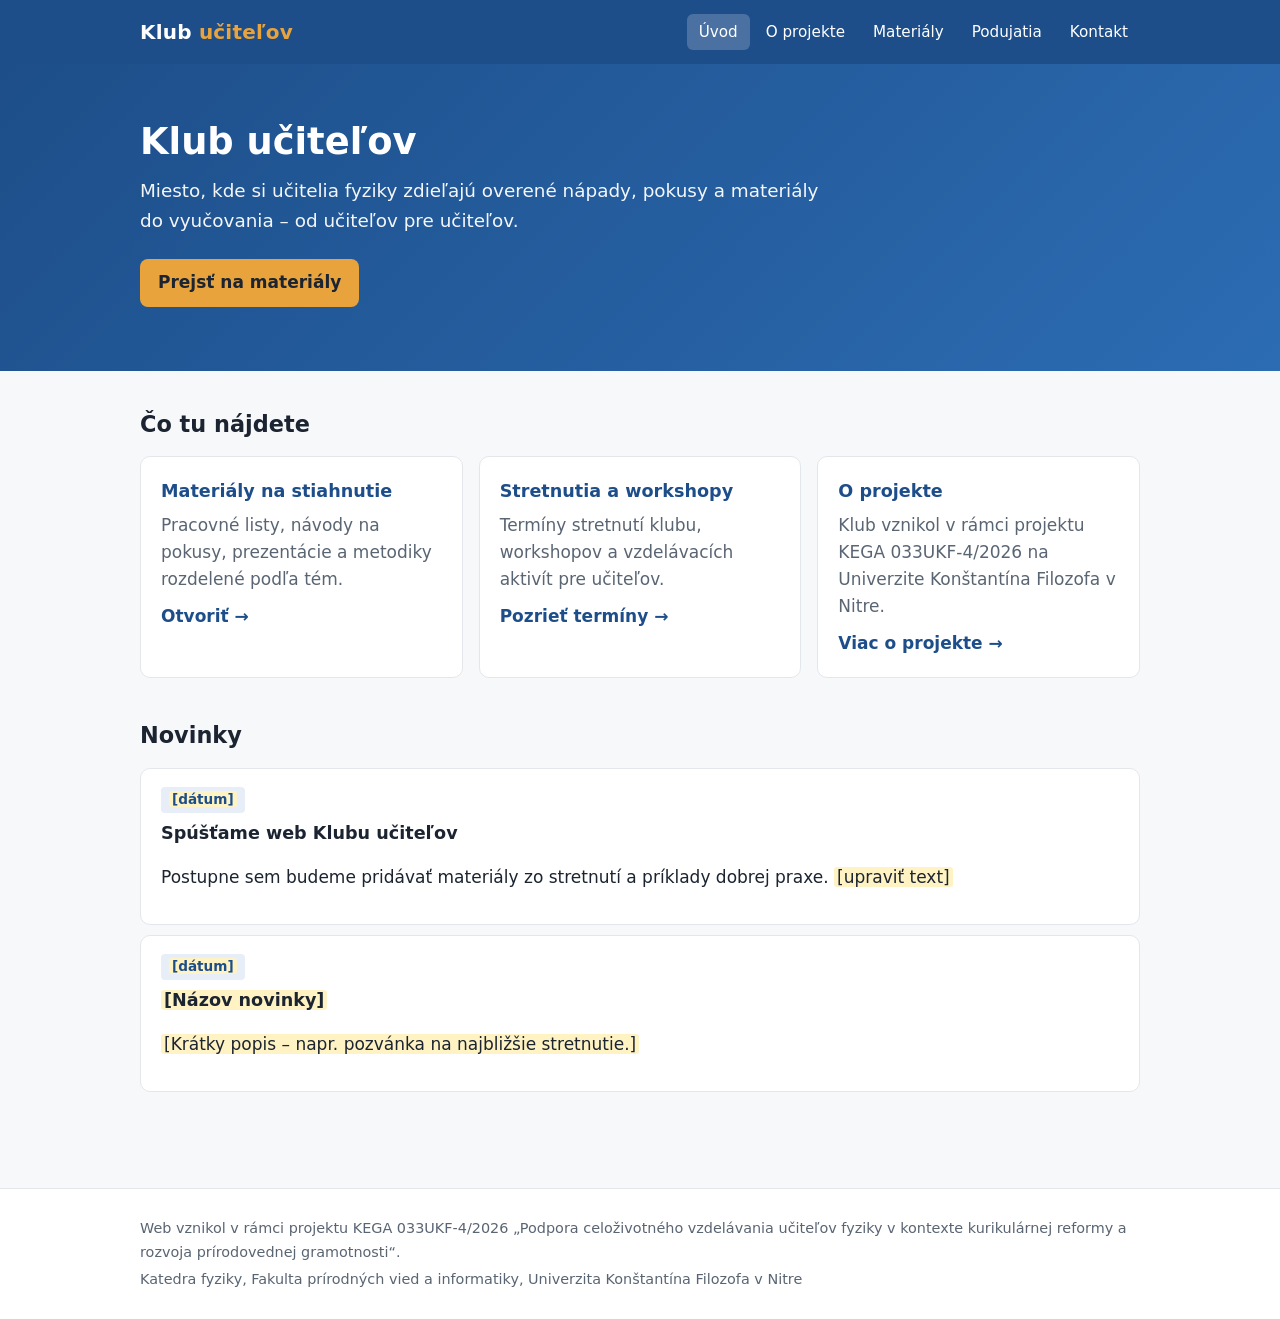
==== index.html @ cd44ca63 "Add files via upload" ====
<!DOCTYPE html>
<html lang="sk">
<head>
  <meta charset="utf-8">
  <meta name="viewport" content="width=device-width, initial-scale=1">
  <title>Klub učiteľov – zdieľanie dobrej praxe vo vyučovaní fyziky</title>
  <meta name="description" content="Klub učiteľov: materiály, podujatia a príklady dobrej praxe pre učiteľov fyziky. Projekt KEGA 033UKF-4/2026, UKF v Nitre.">
  <link rel="stylesheet" href="style.css">
</head>
<body>

<header class="site-header">
  <div class="wrap">
    <a class="logo" href="index.html">Klub <span>učiteľov</span></a>
    <ul class="nav">
      <li><a href="index.html" aria-current="page">Úvod</a></li>
      <li><a href="o-projekte.html">O projekte</a></li>
      <li><a href="materialy.html">Materiály</a></li>
      <li><a href="podujatia.html">Podujatia</a></li>
      <li><a href="kontakt.html">Kontakt</a></li>
    </ul>
  </div>
</header>

<div class="hero">
  <div class="wrap">
    <h1>Klub učiteľov</h1>
    <p>Miesto, kde si učitelia fyziky zdieľajú overené nápady, pokusy a materiály do vyučovania – od učiteľov pre učiteľov.</p>
    <a class="btn" href="materialy.html">Prejsť na materiály</a>
  </div>
</div>

<main>
  <div class="wrap">

    <section>
      <h2>Čo tu nájdete</h2>
      <div class="grid">
        <a class="card" href="materialy.html">
          <h3>Materiály na stiahnutie</h3>
          <p>Pracovné listy, návody na pokusy, prezentácie a metodiky rozdelené podľa tém.</p>
          <span class="more">Otvoriť →</span>
        </a>
        <a class="card" href="podujatia.html">
          <h3>Stretnutia a workshopy</h3>
          <p>Termíny stretnutí klubu, workshopov a vzdelávacích aktivít pre učiteľov.</p>
          <span class="more">Pozrieť termíny →</span>
        </a>
        <a class="card" href="o-projekte.html">
          <h3>O projekte</h3>
          <p>Klub vznikol v rámci projektu KEGA 033UKF-4/2026 na Univerzite Konštantína Filozofa v Nitre.</p>
          <span class="more">Viac o projekte →</span>
        </a>
      </div>
    </section>

    <section>
      <h2>Novinky</h2>
      <ul class="list">
        <li>
          <span class="date"><span class="todo">[dátum]</span></span>
          <h3>Spúšťame web Klubu učiteľov</h3>
          <p>Postupne sem budeme pridávať materiály zo stretnutí a príklady dobrej praxe. <span class="todo">[upraviť text]</span></p>
        </li>
        <li>
          <span class="date"><span class="todo">[dátum]</span></span>
          <h3><span class="todo">[Názov novinky]</span></h3>
          <p><span class="todo">[Krátky popis – napr. pozvánka na najbližšie stretnutie.]</span></p>
        </li>
      </ul>
    </section>

  </div>
</main>

<footer class="site-footer">
  <div class="wrap">
    <p>Web vznikol v rámci projektu KEGA 033UKF-4/2026 „Podpora celoživotného vzdelávania učiteľov fyziky v kontexte kurikulárnej reformy a rozvoja prírodovednej gramotnosti“.</p>
    <p>Katedra fyziky, Fakulta prírodných vied a informatiky, Univerzita Konštantína Filozofa v Nitre</p>
  </div>
</footer>

</body>
</html>
---- style.css ----
/* Klub učiteľov – spoločný vzhľad všetkých stránok */
:root {
  --ink: #1b2430;
  --muted: #5a6573;
  --bg: #f7f8fa;
  --card: #ffffff;
  --line: #e3e7ec;
  --brand: #1d4e89;
  --brand-dark: #153a66;
  --accent: #e8a33d;
  --radius: 10px;
  --max: 1040px;
}

* { box-sizing: border-box; }

html { scroll-behavior: smooth; }

body {
  margin: 0;
  font-family: system-ui, -apple-system, "Segoe UI", Roboto, "Helvetica Neue", Arial, sans-serif;
  font-size: 17px;
  line-height: 1.6;
  color: var(--ink);
  background: var(--bg);
}

a { color: var(--brand); }
a:hover { color: var(--brand-dark); }

.wrap { max-width: var(--max); margin: 0 auto; padding: 0 20px; }

/* Hlavička a menu */
.site-header {
  background: var(--brand);
  color: #fff;
}
.site-header .wrap {
  display: flex;
  align-items: center;
  justify-content: space-between;
  flex-wrap: wrap;
  gap: 12px;
  padding-top: 14px;
  padding-bottom: 14px;
}
.logo {
  color: #fff;
  text-decoration: none;
  font-weight: 700;
  font-size: 1.25rem;
  letter-spacing: .2px;
}
.logo:hover { color: #fff; }
.logo span { color: var(--accent); }

.nav { display: flex; flex-wrap: wrap; gap: 4px; margin: 0; padding: 0; list-style: none; }
.nav a {
  display: block;
  padding: 6px 12px;
  border-radius: 6px;
  color: #fff;
  text-decoration: none;
  font-size: .95rem;
}
.nav a:hover { background: rgba(255,255,255,.12); color: #fff; }
.nav a[aria-current="page"] { background: rgba(255,255,255,.2); }

/* Úvodný pás */
.hero {
  background: linear-gradient(135deg, var(--brand) 0%, #2c6cb3 100%);
  color: #fff;
  padding: 56px 0 64px;
}
.hero h1 { margin: 0 0 12px; font-size: 2.3rem; line-height: 1.2; }
.hero p { margin: 0; max-width: 680px; font-size: 1.15rem; opacity: .95; }
.hero .btn { margin-top: 24px; }

.page-title {
  background: #fff;
  border-bottom: 1px solid var(--line);
  padding: 32px 0 24px;
}
.page-title h1 { margin: 0; font-size: 1.9rem; }
.page-title p { margin: 6px 0 0; color: var(--muted); }

main { padding: 36px 0 56px; }

section { margin-bottom: 40px; }
h2 { font-size: 1.4rem; margin: 0 0 14px; }
h3 { font-size: 1.1rem; margin: 0 0 6px; }

/* Tlačidlá */
.btn {
  display: inline-block;
  padding: 10px 18px;
  border-radius: 8px;
  background: var(--accent);
  color: #1b2430;
  font-weight: 600;
  text-decoration: none;
}
.btn:hover { background: #f0b558; color: #1b2430; }

/* Karty */
.grid {
  display: grid;
  grid-template-columns: repeat(auto-fill, minmax(260px, 1fr));
  gap: 16px;
}
.card {
  background: var(--card);
  border: 1px solid var(--line);
  border-radius: var(--radius);
  padding: 20px;
}
.card p { margin: 0; color: var(--muted); }
a.card { display: block; text-decoration: none; color: inherit; transition: border-color .15s, box-shadow .15s; }
a.card:hover { border-color: var(--brand); box-shadow: 0 4px 14px rgba(29,78,137,.10); color: inherit; }
a.card h3 { color: var(--brand); }
.card .more { display: inline-block; margin-top: 10px; font-weight: 600; color: var(--brand); }

/* Zoznamy noviniek a podujatí */
.list { list-style: none; margin: 0; padding: 0; }
.list li {
  background: var(--card);
  border: 1px solid var(--line);
  border-radius: var(--radius);
  padding: 16px 20px;
  margin-bottom: 10px;
}
.date {
  display: inline-block;
  font-size: .85rem;
  font-weight: 600;
  color: var(--brand);
  background: #e8eef7;
  padding: 2px 8px;
  border-radius: 4px;
  margin-bottom: 6px;
}

.note {
  background: #fff8ec;
  border-left: 4px solid var(--accent);
  padding: 12px 16px;
  border-radius: 6px;
  color: #5b4520;
  font-size: .95rem;
}

/* Text na doplnenie – zvýraznený, aby sa nezabudol */
.todo {
  background: #fff3c4;
  border-radius: 3px;
  padding: 0 3px;
}

dl.info { display: grid; grid-template-columns: max-content 1fr; gap: 6px 18px; margin: 0; }
dl.info dt { font-weight: 600; }
dl.info dd { margin: 0; }

/* Pätička */
.site-footer {
  background: #fff;
  border-top: 1px solid var(--line);
  padding: 24px 0;
  color: var(--muted);
  font-size: .9rem;
}
.site-footer p { margin: 4px 0; }

@media (max-width: 640px) {
  body { font-size: 16px; }
  .hero { padding: 40px 0 44px; }
  .hero h1 { font-size: 1.8rem; }
  dl.info { grid-template-columns: 1fr; }
  dl.info dd { margin-bottom: 8px; }
}
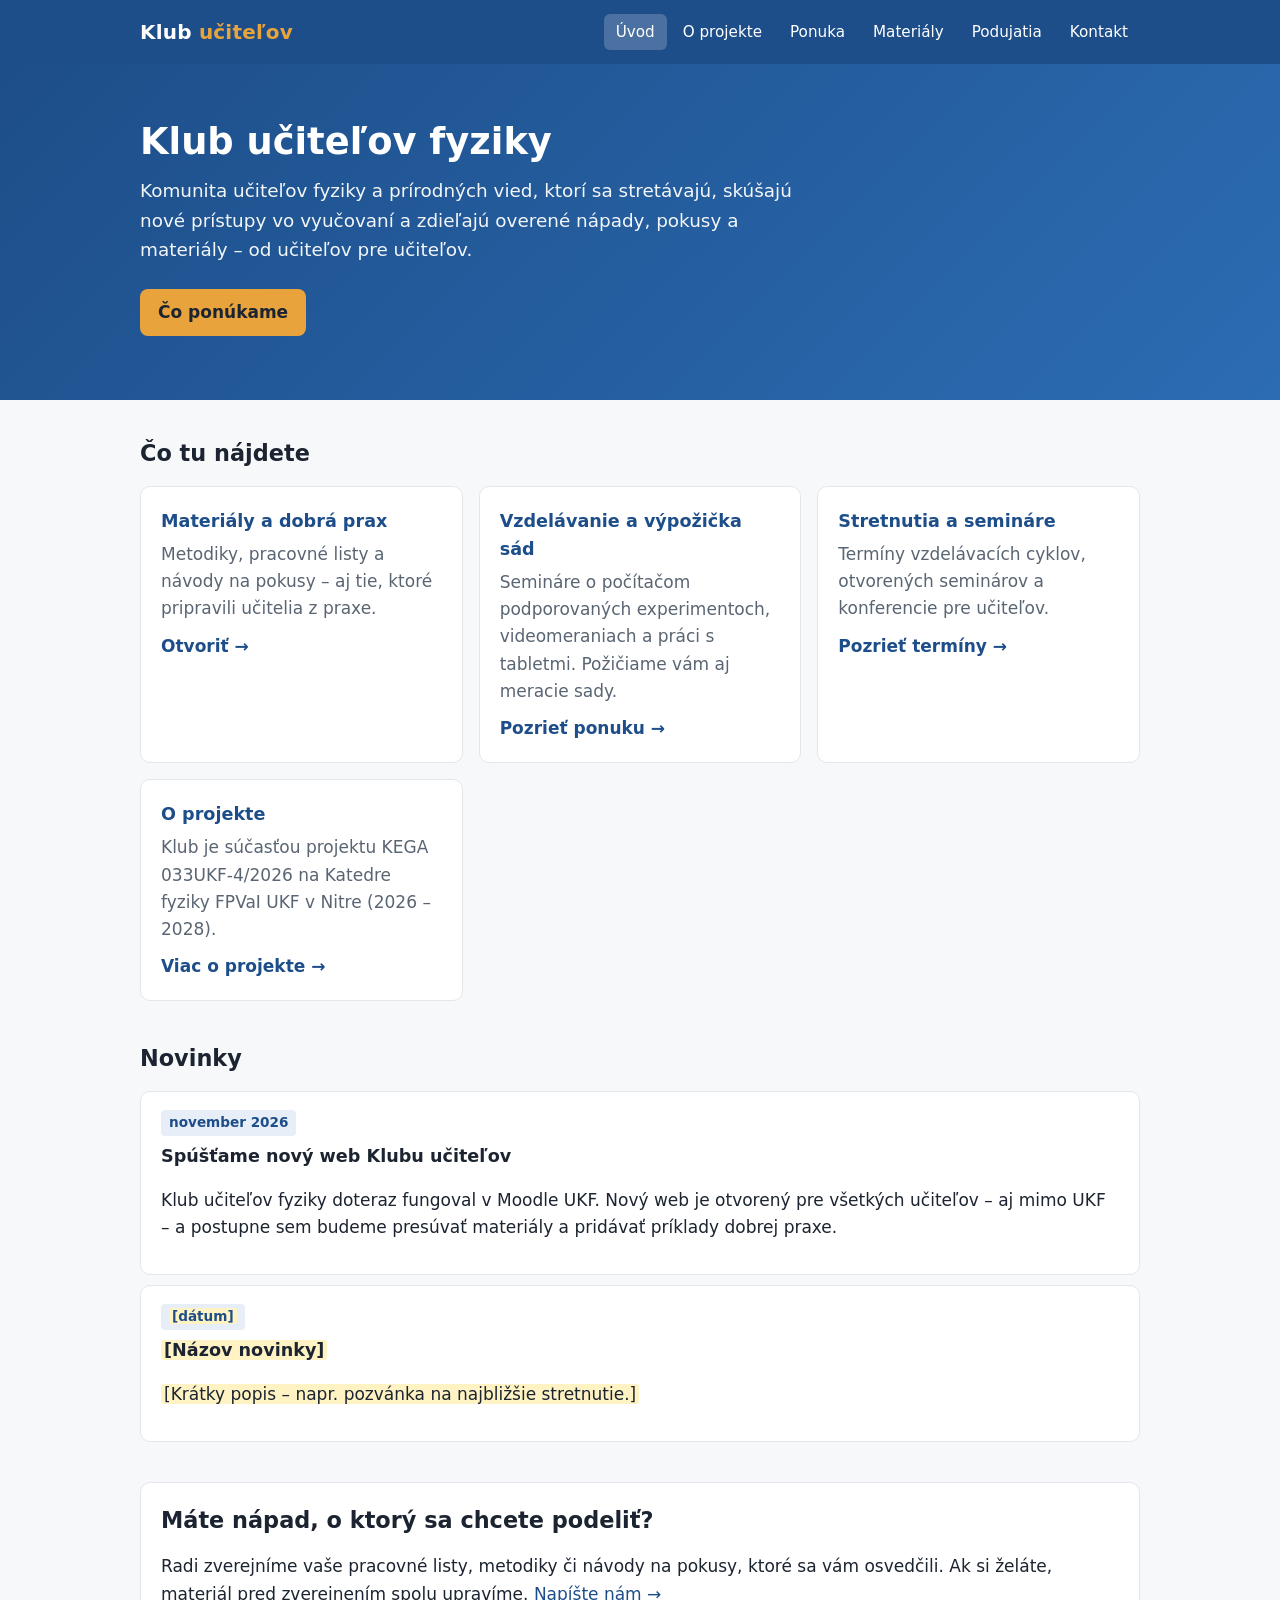
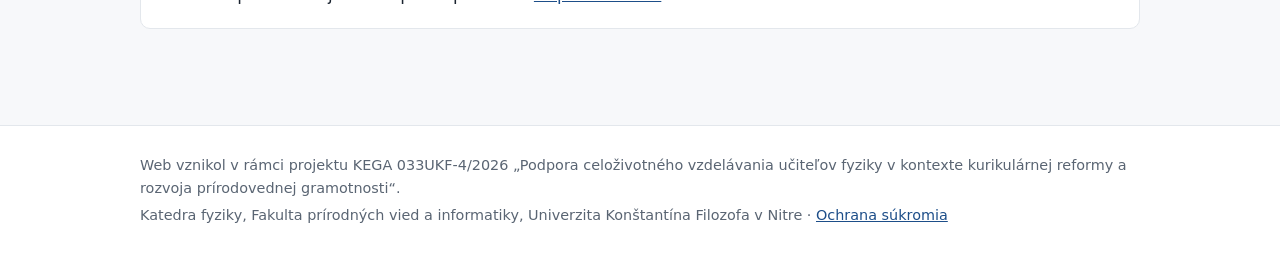
==== commit 5d860414: "Doplnené údaje o projekte KEGA, nové stránky Ponuka a Ochrana súkromia" ====
--- a/index.html
+++ b/index.html
@@ -4,7 +4,7 @@
   <meta charset="utf-8">
   <meta name="viewport" content="width=device-width, initial-scale=1">
   <title>Klub učiteľov – zdieľanie dobrej praxe vo vyučovaní fyziky</title>
-  <meta name="description" content="Klub učiteľov: materiály, podujatia a príklady dobrej praxe pre učiteľov fyziky. Projekt KEGA 033UKF-4/2026, UKF v Nitre.">
+  <meta name="description" content="Klub učiteľov fyziky – materiály, vzdelávanie a príklady dobrej praxe pre učiteľov fyziky. Projekt KEGA 033UKF-4/2026, UKF v Nitre.">
   <link rel="stylesheet" href="style.css">
 </head>
 <body>
@@ -15,6 +15,7 @@
     <ul class="nav">
       <li><a href="index.html" aria-current="page">Úvod</a></li>
       <li><a href="o-projekte.html">O projekte</a></li>
+      <li><a href="ponuka.html">Ponuka</a></li>
       <li><a href="materialy.html">Materiály</a></li>
       <li><a href="podujatia.html">Podujatia</a></li>
       <li><a href="kontakt.html">Kontakt</a></li>
@@ -24,9 +25,9 @@
 
 <div class="hero">
   <div class="wrap">
-    <h1>Klub učiteľov</h1>
-    <p>Miesto, kde si učitelia fyziky zdieľajú overené nápady, pokusy a materiály do vyučovania – od učiteľov pre učiteľov.</p>
-    <a class="btn" href="materialy.html">Prejsť na materiály</a>
+    <h1>Klub učiteľov fyziky</h1>
+    <p>Komunita učiteľov fyziky a prírodných vied, ktorí sa stretávajú, skúšajú nové prístupy vo vyučovaní a zdieľajú overené nápady, pokusy a materiály – od učiteľov pre učiteľov.</p>
+    <a class="btn" href="ponuka.html">Čo ponúkame</a>
   </div>
 </div>
 
@@ -37,18 +38,23 @@
       <h2>Čo tu nájdete</h2>
       <div class="grid">
         <a class="card" href="materialy.html">
-          <h3>Materiály na stiahnutie</h3>
-          <p>Pracovné listy, návody na pokusy, prezentácie a metodiky rozdelené podľa tém.</p>
+          <h3>Materiály a dobrá prax</h3>
+          <p>Metodiky, pracovné listy a návody na pokusy – aj tie, ktoré pripravili učitelia z praxe.</p>
           <span class="more">Otvoriť →</span>
         </a>
+        <a class="card" href="ponuka.html">
+          <h3>Vzdelávanie a výpožička sád</h3>
+          <p>Semináre o počítačom podporovaných experimentoch, videomeraniach a práci s tabletmi. Požičiame vám aj meracie sady.</p>
+          <span class="more">Pozrieť ponuku →</span>
+        </a>
         <a class="card" href="podujatia.html">
-          <h3>Stretnutia a workshopy</h3>
-          <p>Termíny stretnutí klubu, workshopov a vzdelávacích aktivít pre učiteľov.</p>
+          <h3>Stretnutia a semináre</h3>
+          <p>Termíny vzdelávacích cyklov, otvorených seminárov a konferencie pre učiteľov.</p>
           <span class="more">Pozrieť termíny →</span>
         </a>
         <a class="card" href="o-projekte.html">
           <h3>O projekte</h3>
-          <p>Klub vznikol v rámci projektu KEGA 033UKF-4/2026 na Univerzite Konštantína Filozofa v Nitre.</p>
+          <p>Klub je súčasťou projektu KEGA 033UKF-4/2026 na Katedre fyziky FPVaI UKF v Nitre (2026 – 2028).</p>
           <span class="more">Viac o projekte →</span>
         </a>
       </div>
@@ -58,9 +64,9 @@
       <h2>Novinky</h2>
       <ul class="list">
         <li>
-          <span class="date"><span class="todo">[dátum]</span></span>
-          <h3>Spúšťame web Klubu učiteľov</h3>
-          <p>Postupne sem budeme pridávať materiály zo stretnutí a príklady dobrej praxe. <span class="todo">[upraviť text]</span></p>
+          <span class="date">november 2026</span>
+          <h3>Spúšťame nový web Klubu učiteľov</h3>
+          <p>Klub učiteľov fyziky doteraz fungoval v Moodle UKF. Nový web je otvorený pre všetkých učiteľov – aj mimo UKF – a postupne sem budeme presúvať materiály a pridávať príklady dobrej praxe.</p>
         </li>
         <li>
           <span class="date"><span class="todo">[dátum]</span></span>
@@ -70,13 +76,18 @@
       </ul>
     </section>
 
+    <section class="card">
+      <h2>Máte nápad, o ktorý sa chcete podeliť?</h2>
+      <p style="color:inherit">Radi zverejníme vaše pracovné listy, metodiky či návody na pokusy, ktoré sa vám osvedčili. Ak si želáte, materiál pred zverejnením spolu upravíme. <a href="kontakt.html">Napíšte nám →</a></p>
+    </section>
+
   </div>
 </main>
 
 <footer class="site-footer">
   <div class="wrap">
     <p>Web vznikol v rámci projektu KEGA 033UKF-4/2026 „Podpora celoživotného vzdelávania učiteľov fyziky v kontexte kurikulárnej reformy a rozvoja prírodovednej gramotnosti“.</p>
-    <p>Katedra fyziky, Fakulta prírodných vied a informatiky, Univerzita Konštantína Filozofa v Nitre</p>
+    <p>Katedra fyziky, Fakulta prírodných vied a informatiky, Univerzita Konštantína Filozofa v Nitre · <a href="ochrana-sukromia.html">Ochrana súkromia</a></p>
   </div>
 </footer>
 
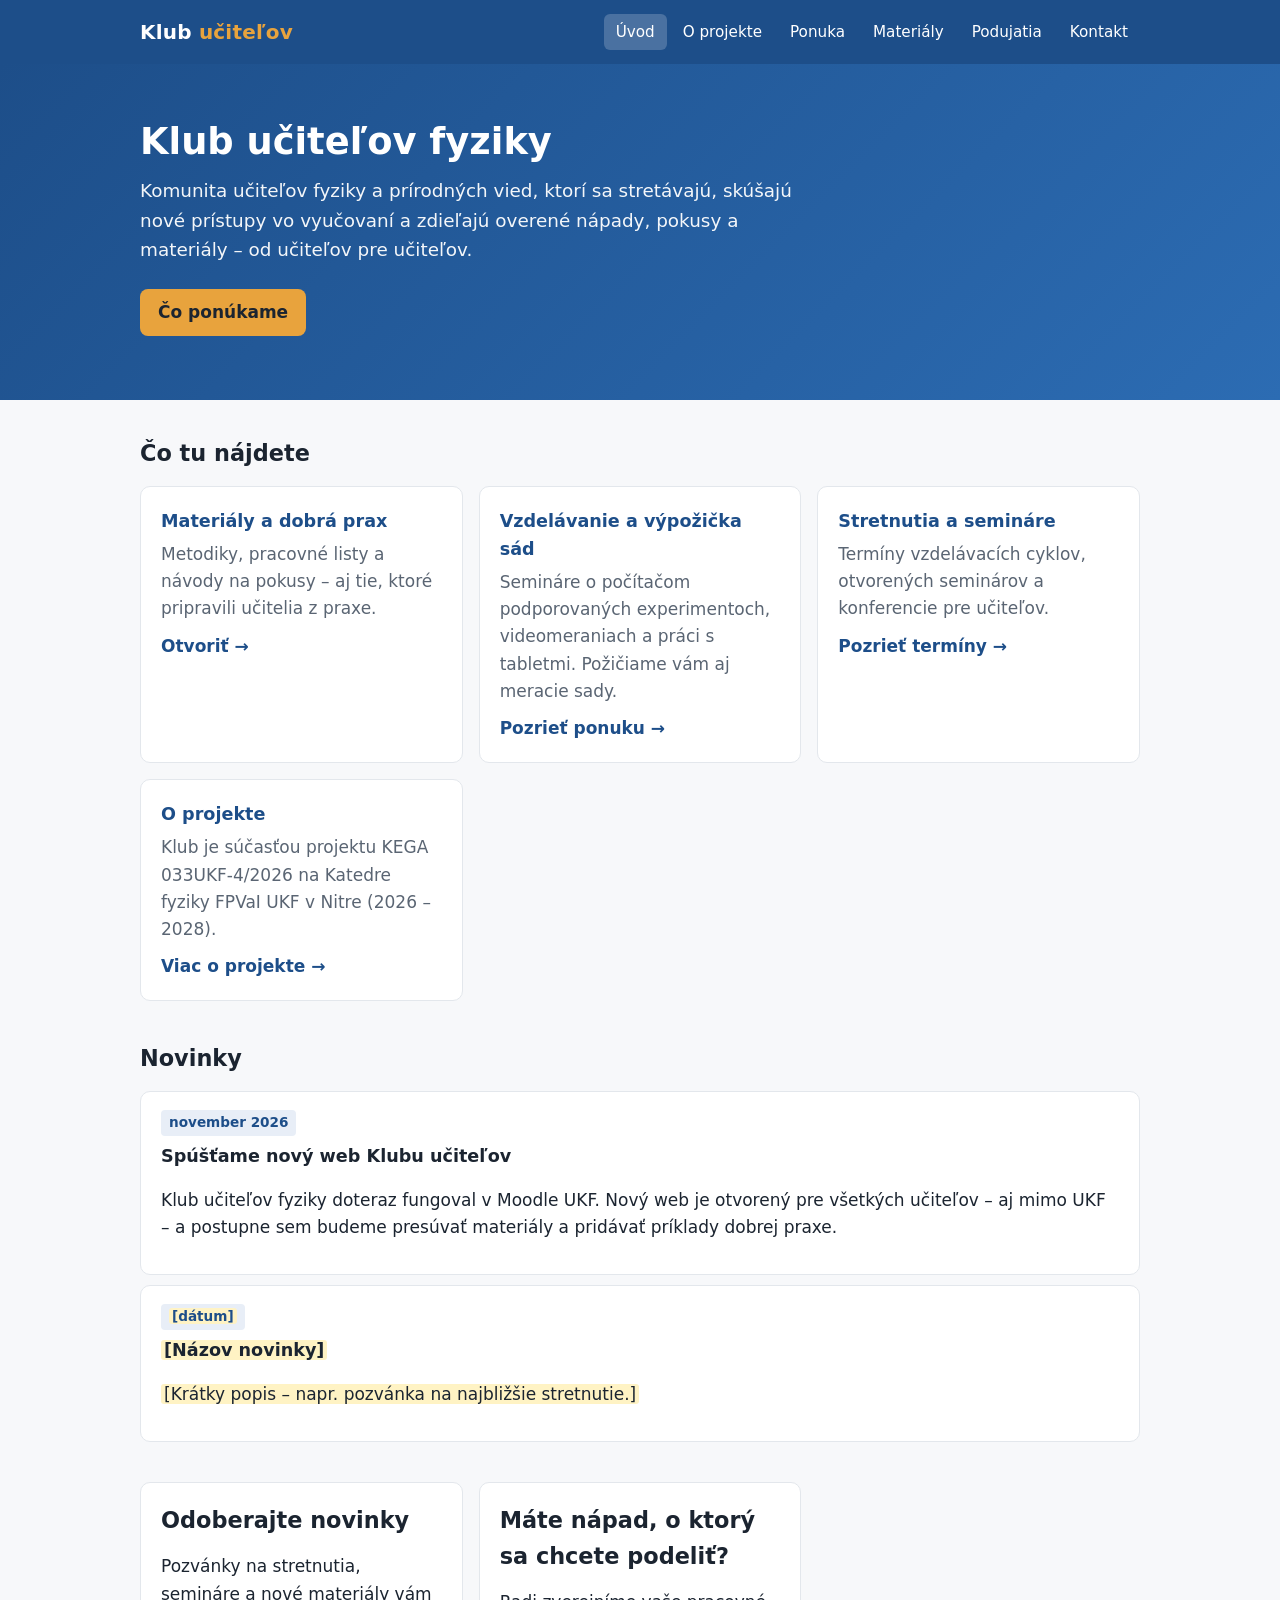
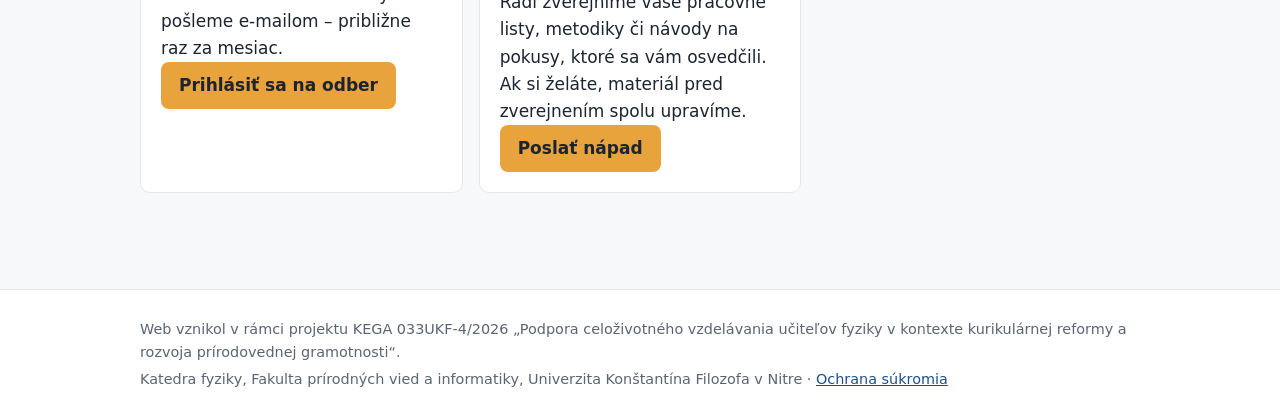
==== commit 7b3f91a0: "Formuláre Microsoft Forms, licencia CC BY, druhý kontakt" ====
--- a/index.html
+++ b/index.html
@@ -76,10 +76,18 @@
       </ul>
     </section>
 
-    <section class="card">
-      <h2>Máte nápad, o ktorý sa chcete podeliť?</h2>
-      <p style="color:inherit">Radi zverejníme vaše pracovné listy, metodiky či návody na pokusy, ktoré sa vám osvedčili. Ak si želáte, materiál pred zverejnením spolu upravíme. <a href="kontakt.html">Napíšte nám →</a></p>
-    </section>
+    <div class="grid">
+      <section class="card">
+        <h2>Odoberajte novinky</h2>
+        <p style="color:inherit">Pozvánky na stretnutia, semináre a nové materiály vám pošleme e-mailom – približne raz za mesiac.</p>
+        <p><a class="btn" href="https://forms.cloud.microsoft/Pages/ResponsePage.aspx?id=9LhLjGZnfEWYY0CLWSImThXOuf7VGUBOlAr6PqBVwCFUNEY1WVZDUFlCQ0ZWUEkwQ0E2MVk0N0dLUy4u" target="_blank" rel="noopener">Prihlásiť sa na odber</a></p>
+      </section>
+      <section class="card">
+        <h2>Máte nápad, o ktorý sa chcete podeliť?</h2>
+        <p style="color:inherit">Radi zverejníme vaše pracovné listy, metodiky či návody na pokusy, ktoré sa vám osvedčili. Ak si želáte, materiál pred zverejnením spolu upravíme.</p>
+        <p><a class="btn" href="https://forms.cloud.microsoft/Pages/ResponsePage.aspx?id=9LhLjGZnfEWYY0CLWSImThXOuf7VGUBOlAr6PqBVwCFURDVSRUVXNUhKMFlERjFGR0NIQ1BRTTU1TC4u" target="_blank" rel="noopener">Poslať nápad</a></p>
+      </section>
+    </div>
 
   </div>
 </main>
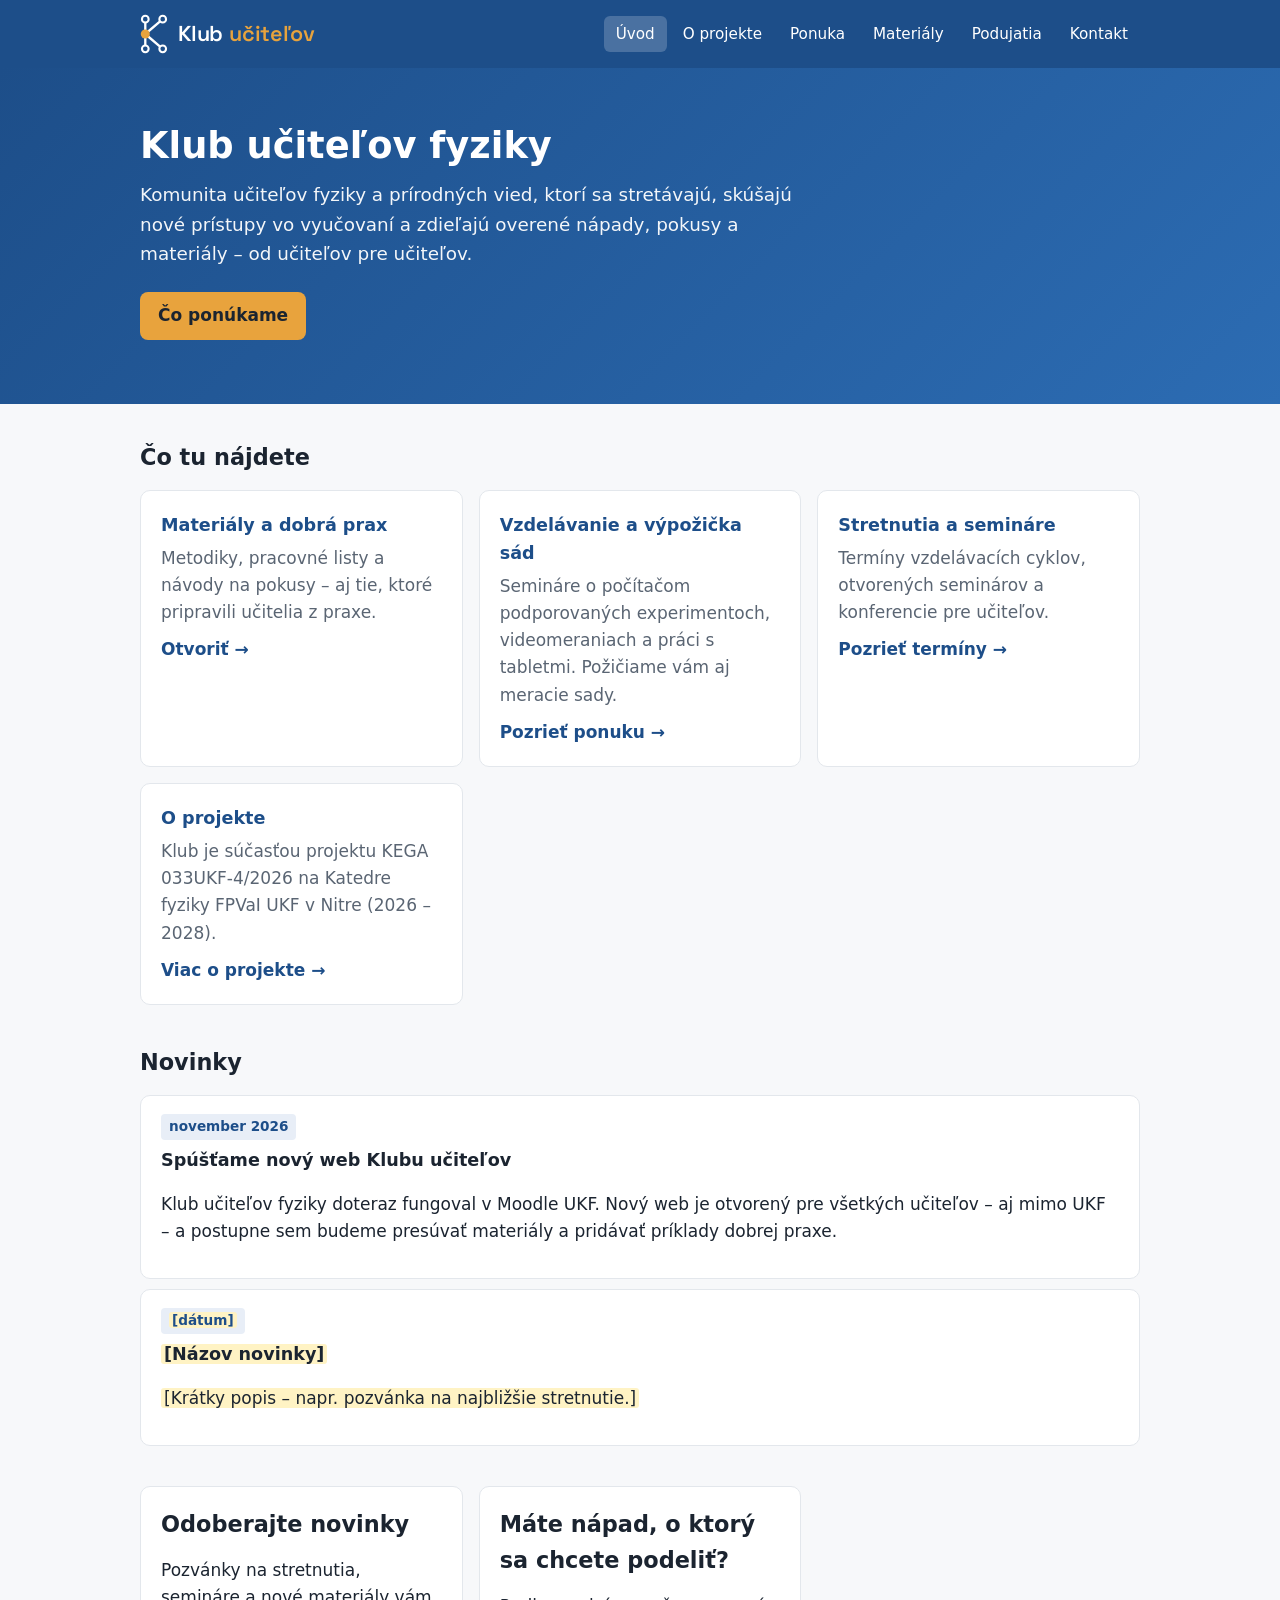
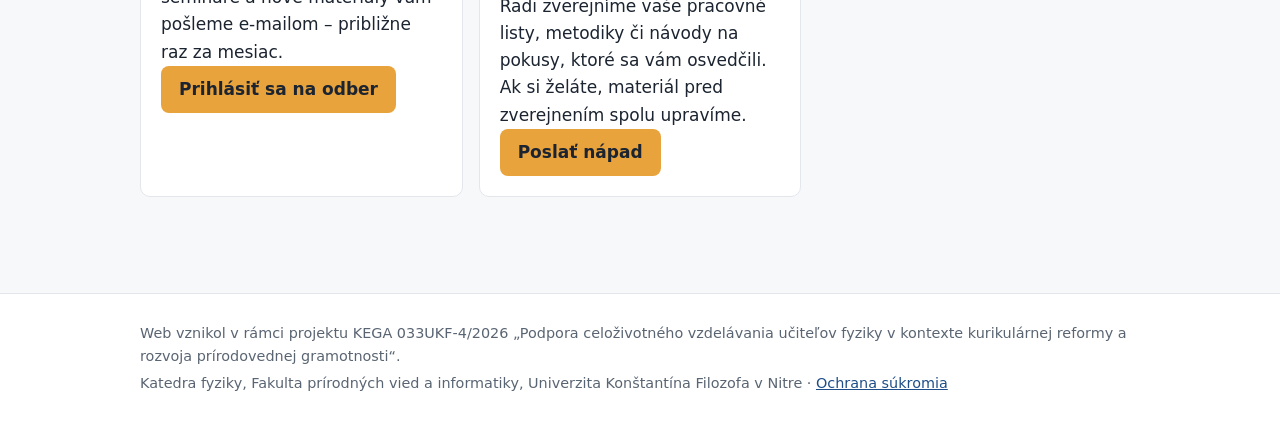
==== commit a2150557: "Nové logo a favicon, mobilné menu" ====
--- a/index.html
+++ b/index.html
@@ -5,14 +5,20 @@
   <meta name="viewport" content="width=device-width, initial-scale=1">
   <title>Klub učiteľov – zdieľanie dobrej praxe vo vyučovaní fyziky</title>
   <meta name="description" content="Klub učiteľov fyziky – materiály, vzdelávanie a príklady dobrej praxe pre učiteľov fyziky. Projekt KEGA 033UKF-4/2026, UKF v Nitre.">
+  <link rel="icon" href="favicon.ico" sizes="any">
+  <link rel="icon" href="favicon.svg" type="image/svg+xml">
+  <link rel="apple-touch-icon" href="apple-touch-icon.png">
+  <meta name="theme-color" content="#1d4e89">
+  <script>document.documentElement.classList.add("js")</script>
   <link rel="stylesheet" href="style.css">
 </head>
 <body>
 
 <header class="site-header">
   <div class="wrap">
-    <a class="logo" href="index.html">Klub <span>učiteľov</span></a>
-    <ul class="nav">
+    <a class="logo" href="index.html"><svg viewBox="12 1 43 62" aria-hidden="true"><g stroke="#ffffff" stroke-width="3.6" stroke-linecap="round"><line x1="20" y1="9" x2="20" y2="32"/><line x1="20" y1="32" x2="20" y2="55"/><line x1="20" y1="32" x2="47" y2="9"/><line x1="20" y1="32" x2="47" y2="55"/></g><circle cx="20" cy="9" r="5.2" fill="#1d4e89" stroke="#ffffff" stroke-width="3.2"/><circle cx="20" cy="55" r="5.2" fill="#1d4e89" stroke="#ffffff" stroke-width="3.2"/><circle cx="47" cy="9" r="5.2" fill="#1d4e89" stroke="#ffffff" stroke-width="3.2"/><circle cx="47" cy="55" r="5.2" fill="#1d4e89" stroke="#ffffff" stroke-width="3.2"/><circle cx="20" cy="32" r="7" fill="#e8a33d"/></svg><span>Klub <span class="accent">učiteľov</span></span></a>
+    <button class="menu-toggle" type="button" aria-expanded="false" aria-controls="hlavne-menu" aria-label="Menu"><span></span><span></span><span></span></button>
+    <ul class="nav" id="hlavne-menu">
       <li><a href="index.html" aria-current="page">Úvod</a></li>
       <li><a href="o-projekte.html">O projekte</a></li>
       <li><a href="ponuka.html">Ponuka</a></li>
@@ -99,5 +105,16 @@
   </div>
 </footer>
 
+<script>
+(function () {
+  var btn = document.querySelector(".menu-toggle");
+  var nav = document.getElementById("hlavne-menu");
+  btn.addEventListener("click", function () {
+    var open = btn.getAttribute("aria-expanded") === "true";
+    btn.setAttribute("aria-expanded", String(!open));
+    nav.classList.toggle("open", !open);
+  });
+})();
+</script>
 </body>
 </html>
--- a/style.css
+++ b/style.css
@@ -1,4 +1,18 @@
 /* Klub učiteľov – spoločný vzhľad všetkých stránok */
+@font-face {
+  font-family: "Space Grotesk";
+  font-weight: 600;
+  font-display: swap;
+  src: url("space-grotesk-latin-ext-600.woff2") format("woff2");
+  unicode-range: U+0100-02BA, U+02BD-02C5, U+02C7-02CC, U+02CE-02D7, U+02DD-02FF, U+0304, U+0308, U+0329, U+1D00-1DBF, U+1E00-1E9F, U+1EF2-1EFF, U+2020, U+20A0-20AB, U+20AD-20C0, U+2113, U+2C60-2C7F, U+A720-A7FF;
+}
+@font-face {
+  font-family: "Space Grotesk";
+  font-weight: 600;
+  font-display: swap;
+  src: url("space-grotesk-latin-600.woff2") format("woff2");
+  unicode-range: U+0000-00FF, U+0131, U+0152-0153, U+02BB-02BC, U+02C6, U+02DA, U+02DC, U+0304, U+0308, U+0329, U+2000-206F, U+20AC, U+2122, U+2191, U+2193, U+2212, U+2215, U+FEFF, U+FFFD;
+}
 :root {
   --ink: #1b2430;
   --muted: #5a6573;
@@ -45,14 +59,42 @@
   padding-bottom: 14px;
 }
 .logo {
+  display: flex;
+  align-items: center;
+  gap: 10px;
   color: #fff;
   text-decoration: none;
-  font-weight: 700;
-  font-size: 1.25rem;
-  letter-spacing: .2px;
+  font-family: "Space Grotesk", system-ui, sans-serif;
+  font-weight: 600;
+  font-size: 1.35rem;
+  letter-spacing: -.2px;
 }
 .logo:hover { color: #fff; }
-.logo span { color: var(--accent); }
+.logo svg { width: 28px; height: 40px; flex-shrink: 0; }
+.logo .accent { color: var(--accent); }
+
+.menu-toggle {
+  display: none;
+  width: 44px;
+  height: 44px;
+  padding: 11px 10px;
+  background: none;
+  border: 0;
+  border-radius: 6px;
+  cursor: pointer;
+}
+.menu-toggle:hover, .menu-toggle:focus-visible { background: rgba(255,255,255,.12); }
+.menu-toggle span {
+  display: block;
+  height: 2px;
+  margin: 5px 0;
+  background: #fff;
+  border-radius: 2px;
+  transition: transform .2s, opacity .2s;
+}
+.menu-toggle[aria-expanded="true"] span:nth-child(1) { transform: translateY(7px) rotate(45deg); }
+.menu-toggle[aria-expanded="true"] span:nth-child(2) { opacity: 0; }
+.menu-toggle[aria-expanded="true"] span:nth-child(3) { transform: translateY(-7px) rotate(-45deg); }
 
 .nav { display: flex; flex-wrap: wrap; gap: 4px; margin: 0; padding: 0; list-style: none; }
 .nav a {
@@ -170,6 +212,13 @@
 }
 .site-footer p { margin: 4px 0; }
 
+@media (max-width: 820px) {
+  .menu-toggle { display: block; }
+  .js .nav { display: none; width: 100%; flex-direction: column; gap: 2px; padding-bottom: 8px; }
+  .js .nav.open { display: flex; }
+  .js .nav a { padding: 11px 12px; font-size: 1rem; }
+}
+
 @media (max-width: 640px) {
   body { font-size: 16px; }
   .hero { padding: 40px 0 44px; }
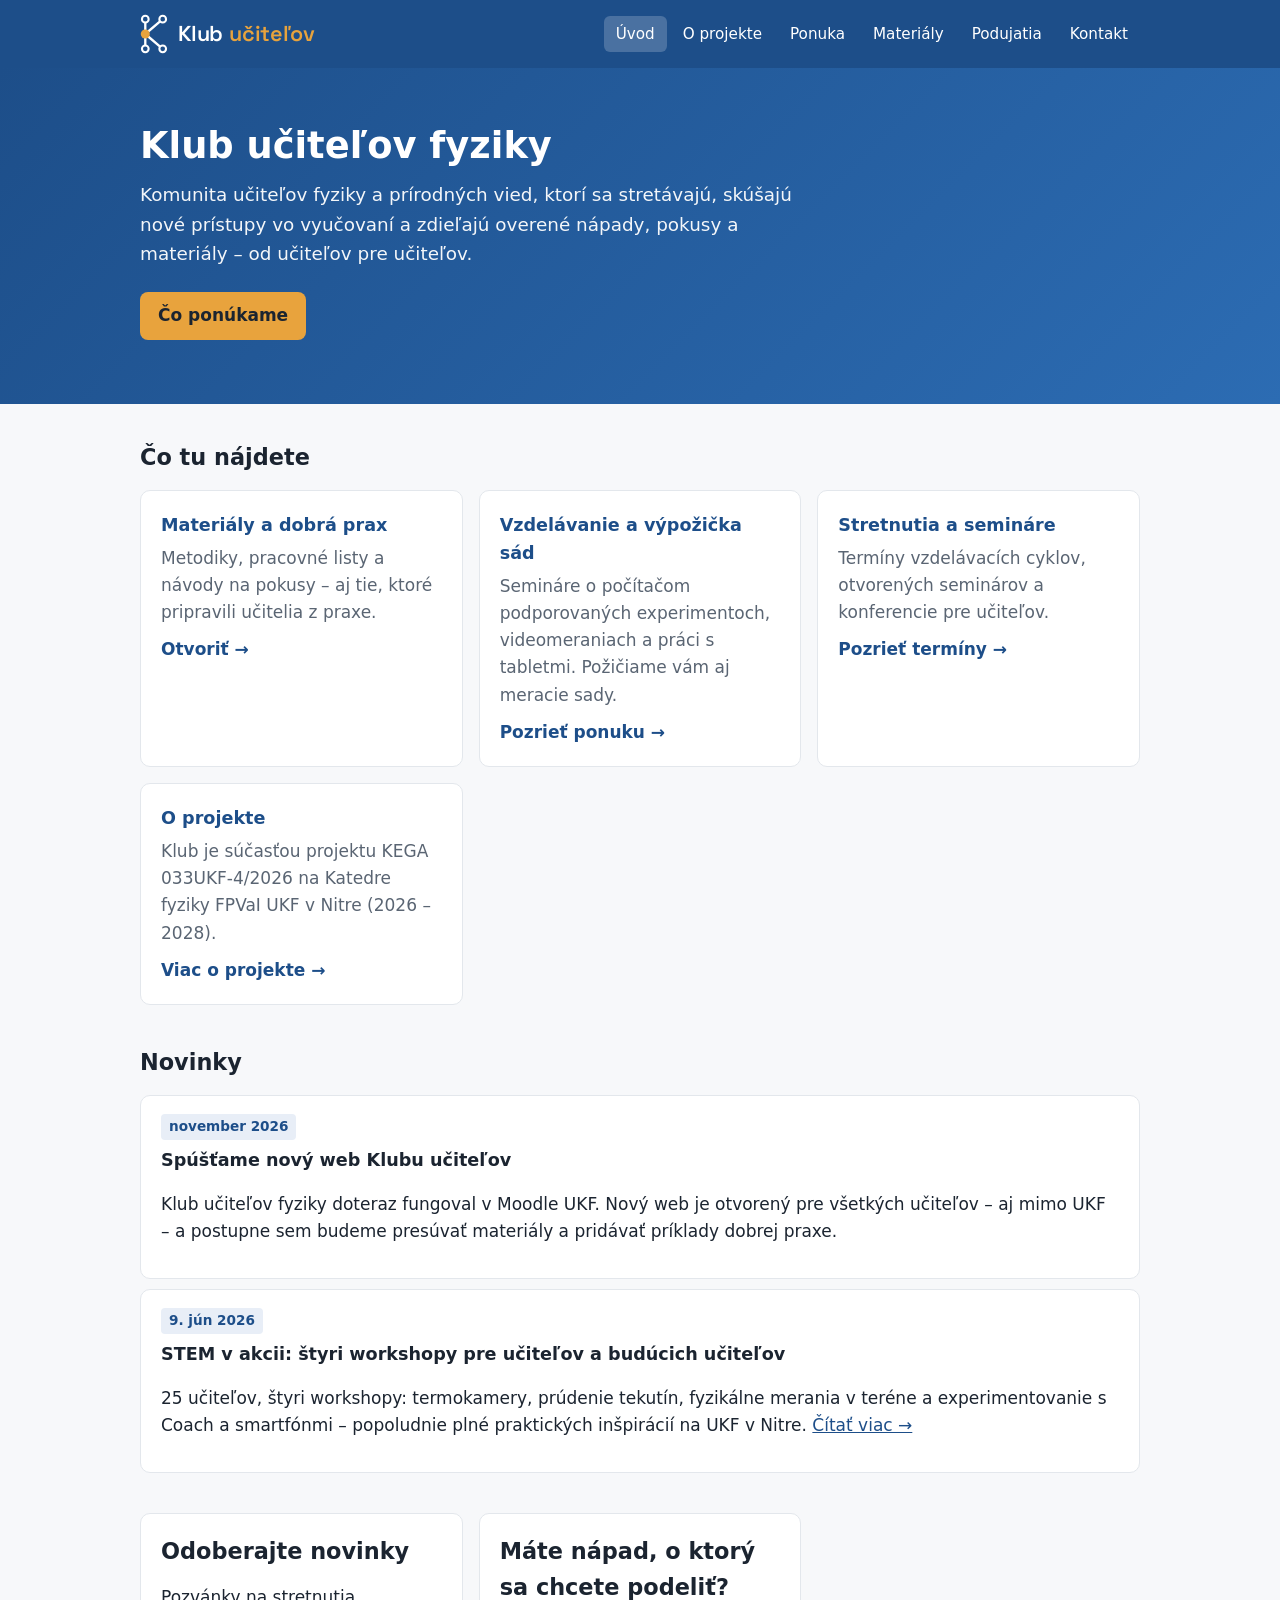
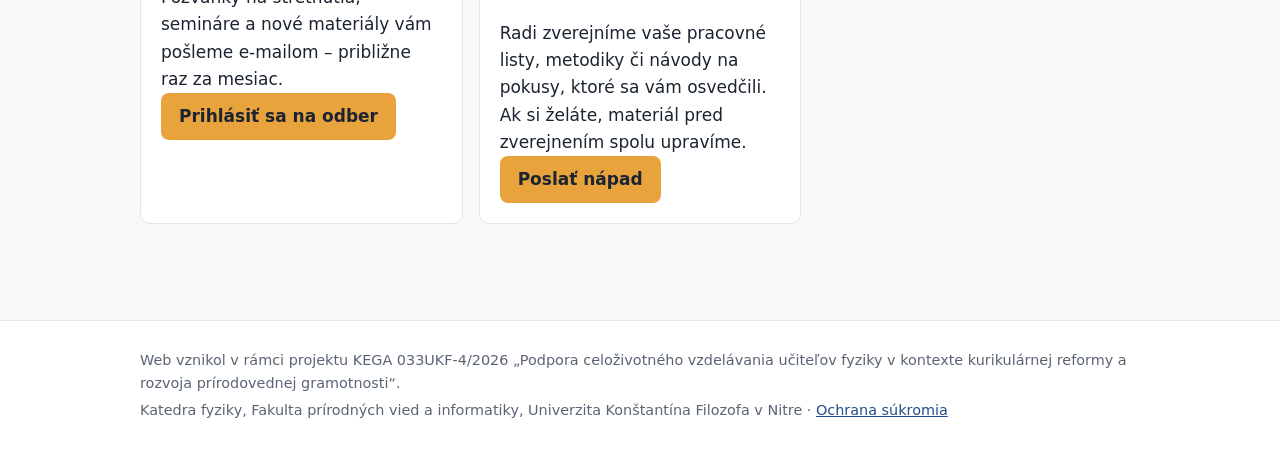
==== commit 24174892: "Článok STEM v akcii s fotografiami" ====
--- a/index.html
+++ b/index.html
@@ -75,9 +75,9 @@
           <p>Klub učiteľov fyziky doteraz fungoval v Moodle UKF. Nový web je otvorený pre všetkých učiteľov – aj mimo UKF – a postupne sem budeme presúvať materiály a pridávať príklady dobrej praxe.</p>
         </li>
         <li>
-          <span class="date"><span class="todo">[dátum]</span></span>
-          <h3><span class="todo">[Názov novinky]</span></h3>
-          <p><span class="todo">[Krátky popis – napr. pozvánka na najbližšie stretnutie.]</span></p>
+          <span class="date">9. jún 2026</span>
+          <h3><a href="stem-v-akcii-2026.html">STEM v akcii: štyri workshopy pre učiteľov a budúcich učiteľov</a></h3>
+          <p>25 učiteľov, štyri workshopy: termokamery, prúdenie tekutín, fyzikálne merania v teréne a experimentovanie s Coach a smartfónmi – popoludnie plné praktických inšpirácií na UKF v Nitre. <a href="stem-v-akcii-2026.html">Čítať viac →</a></p>
         </li>
       </ul>
     </section>
--- a/style.css
+++ b/style.css
@@ -198,6 +198,24 @@
   padding: 0 3px;
 }
 
+/* Článok */
+.article { max-width: 760px; }
+.article h2 { margin-top: 36px; }
+.article .card h2 { margin-top: 0; }
+.article h3 { margin-top: 24px; font-size: 1.15rem; }
+.article-meta { color: var(--muted); margin: 0 0 16px; }
+.article-meta .date { margin: 0 6px 0 0; }
+.lead { font-size: 1.15rem; }
+.byline { color: var(--muted); font-size: .95rem; margin: -2px 0 6px; }
+.photo { margin: 24px 0; }
+.photo img { display: block; width: auto; max-width: 100%; max-height: 560px; height: auto; border-radius: var(--radius); }
+.gallery .photo img { width: 100%; max-height: none; }
+.photo figcaption { margin-top: 8px; color: var(--muted); font-size: .9rem; }
+.gallery { display: grid; grid-template-columns: repeat(auto-fit, minmax(260px, 1fr)); gap: 16px; align-items: start; }
+.gallery .photo { margin: 0; }
+.list h3 a { color: inherit; text-decoration: none; }
+.list h3 a:hover { color: var(--brand); text-decoration: underline; }
+
 dl.info { display: grid; grid-template-columns: max-content 1fr; gap: 6px 18px; margin: 0; }
 dl.info dt { font-weight: 600; }
 dl.info dd { margin: 0; }
